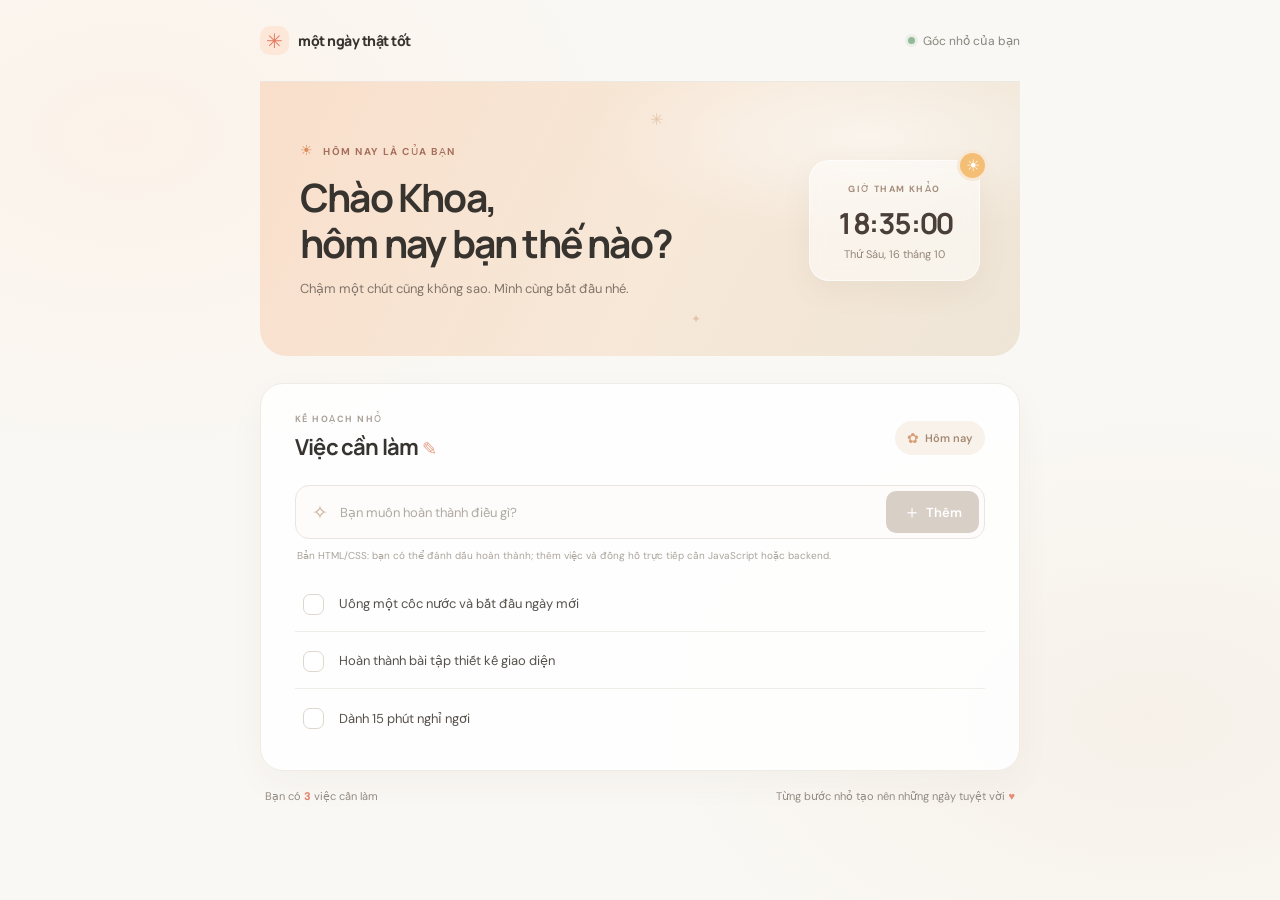
==== index.html @ eb6e5fbc "Cap nhat bai tap" ====
<!doctype html>
<html lang="vi">
  <head>
    <meta charset="UTF-8" />
    <meta name="viewport" content="width=device-width, initial-scale=1.0" />
    <meta
      name="description"
      content="Danh sách việc cần làm giúp bạn sắp xếp một ngày thật nhẹ nhàng."
    />
    <title>Một ngày thật tốt — Việc cần làm</title>
    <link rel="preconnect" href="https://fonts.googleapis.com" />
    <link rel="preconnect" href="https://fonts.gstatic.com" crossorigin />
    <link
      href="https://fonts.googleapis.com/css2?family=DM+Sans:wght@400;500;600;700&family=Manrope:wght@400;500;600;700;800&display=swap"
      rel="stylesheet"
    />
    <link rel="stylesheet" href="styles.css" />
  </head>
  <body>
    <main class="app-shell">
      <header class="topbar">
        <a class="brand" href="#" aria-label="Một ngày thật tốt, trang chủ">
          <span class="brand-mark" aria-hidden="true">✳</span>
          <span>một ngày thật tốt</span>
        </a>
        <span class="topbar-note"><span class="status-dot"></span> Góc nhỏ của bạn</span>
      </header>

      <section class="welcome" aria-labelledby="greeting">
        <div class="welcome-copy">
          <p class="eyebrow"><span aria-hidden="true">☀</span> HÔM NAY LÀ CỦA BẠN</p>
          <h1 id="greeting">Chào Khoa,<br />hôm nay bạn thế nào?</h1>
          <p class="welcome-subtitle">Chậm một chút cũng không sao. Mình cùng bắt đầu nhé.</p>
        </div>
        <div class="clock-card" aria-label="Thời gian tham khảo">
          <span class="clock-label">GIỜ THAM KHẢO</span>
          <time class="clock-time" datetime="2026-10-16T18:35:00+07:00">18:35:00</time>
          <span class="clock-date">Thứ Sáu, 16 tháng 10</span>
          <span class="clock-sun" aria-hidden="true">☀</span>
        </div>
        <span class="sparkle sparkle-one" aria-hidden="true">✳</span>
        <span class="sparkle sparkle-two" aria-hidden="true">✦</span>
      </section>

      <section class="task-panel" aria-labelledby="tasks-heading">
        <div class="section-heading">
          <div>
            <p class="eyebrow section-eyebrow">KẾ HOẠCH NHỎ</p>
            <h2 id="tasks-heading">Việc cần làm <span aria-hidden="true">✎</span></h2>
          </div>
          <span class="today-label"><span aria-hidden="true">✿</span> Hôm nay</span>
        </div>

        <div class="task-form">
          <label class="visually-hidden" for="task-input">Nhập công việc cần làm</label>
          <span class="input-icon" aria-hidden="true">✧</span>
          <input
            id="task-input"
            type="text"
            placeholder="Bạn muốn hoàn thành điều gì?"
            maxlength="120"
            autocomplete="off"
          />
          <button class="add-button" type="button" disabled title="Cần JavaScript hoặc backend để thêm công việc">
            <span aria-hidden="true">＋</span>
            <span>Thêm</span>
          </button>
        </div>
        <p class="static-note">Bản HTML/CSS: bạn có thể đánh dấu hoàn thành; thêm việc và đồng hồ trực tiếp cần JavaScript hoặc backend.</p>

        <ul class="task-list">
          <li class="task-item">
            <input class="task-check" type="checkbox" id="task-one" />
            <label class="task-text" for="task-one">Uống một cốc nước và bắt đầu ngày mới</label>
          </li>
          <li class="task-item">
            <input class="task-check" type="checkbox" id="task-two" />
            <label class="task-text" for="task-two">Hoàn thành bài tập thiết kế giao diện</label>
          </li>
          <li class="task-item">
            <input class="task-check" type="checkbox" id="task-three" />
            <label class="task-text" for="task-three">Dành 15 phút nghỉ ngơi</label>
          </li>
        </ul>
      </section>

      <footer class="footer">
        <p>Bạn có <strong>3</strong> việc cần làm</p>
        <p class="footer-note">Từng bước nhỏ tạo nên những ngày tuyệt vời <span aria-hidden="true">♥</span></p>
      </footer>
    </main>
  </body>
</html>
---- styles.css ----
:root {
  color-scheme: light;
  font-family: "DM Sans", sans-serif;
  color: #37332f;
  background: #faf8f4;
  font-synthesis: none;
  text-rendering: optimizeLegibility;
  -webkit-font-smoothing: antialiased;
  -moz-osx-font-smoothing: grayscale;
  font-optical-sizing: auto;
  font-weight: 400;

  --ink: #37332f;
  --muted: #89847c;
  --coral: #ed806c;
  --coral-dark: #dc6d59;
  --line: #eeeae4;
}

* {
  box-sizing: border-box;
}

body {
  min-width: 320px;
  min-height: 100vh;
  margin: 0;
  padding: 0 24px;
  background:
    radial-gradient(ellipse at 10% 15%, rgb(255 232 215 / 36%), transparent 30%),
    radial-gradient(ellipse at 90% 80%, rgb(241 230 216 / 42%), transparent 30%),
    #faf8f4;
}

button,
input {
  font: inherit;
}

button {
  -webkit-tap-highlight-color: transparent;
}

.app-shell {
  width: min(100%, 760px);
  margin: 0 auto;
}

.topbar {
  display: flex;
  height: 82px;
  align-items: center;
  justify-content: space-between;
  border-bottom: 1px solid rgb(65 55 44 / 8%);
}

.brand {
  display: inline-flex;
  align-items: center;
  gap: 9px;
  color: var(--ink);
  font-family: "Manrope", sans-serif;
  font-size: 14px;
  font-weight: 800;
  letter-spacing: -0.5px;
  text-decoration: none;
}

.brand-mark {
  display: grid;
  width: 29px;
  height: 29px;
  place-items: center;
  border-radius: 10px;
  background: #fce7d9;
  color: #e57962;
  font-size: 20px;
}

.topbar-note {
  display: flex;
  align-items: center;
  gap: 8px;
  color: var(--muted);
  font-size: 12px;
}

.status-dot {
  width: 7px;
  height: 7px;
  border-radius: 50%;
  background: #91b99a;
  box-shadow: 0 0 0 3px rgb(145 185 154 / 14%);
}

.welcome {
  position: relative;
  display: flex;
  min-height: 274px;
  align-items: center;
  justify-content: space-between;
  gap: 32px;
  overflow: hidden;
  padding: 38px 40px 36px;
  border-radius: 0 0 27px 27px;
  background:
    radial-gradient(ellipse at 80% 20%, rgb(255 255 255 / 55%), transparent 32%),
    linear-gradient(116deg, #f9dfcb 0%, #f7e8d8 54%, #eee5d6 100%);
}

.welcome-copy {
  position: relative;
  z-index: 1;
}

.eyebrow {
  margin: 0 0 15px;
  color: #a66e5d;
  font-size: 10px;
  font-weight: 700;
  letter-spacing: 1.55px;
}

.eyebrow span {
  margin-right: 5px;
  color: #db8c59;
  font-size: 14px;
}

h1,
h2,
p {
  margin-top: 0;
}

h1,
h2 {
  font-family: "Manrope", sans-serif;
}

h1 {
  margin-bottom: 12px;
  font-size: clamp(28px, 4.2vw, 39px);
  font-weight: 700;
  letter-spacing: -1.8px;
  line-height: 1.19;
}

.welcome-subtitle {
  margin-bottom: 0;
  color: #82756b;
  font-size: 13px;
  line-height: 1.6;
}

.clock-card {
  position: relative;
  display: flex;
  width: 171px;
  min-width: 154px;
  flex-direction: column;
  align-items: center;
  padding: 22px 15px 19px;
  border: 1px solid rgb(255 255 255 / 65%);
  border-radius: 20px;
  background: rgb(255 255 255 / 51%);
  box-shadow: 0 10px 30px rgb(130 100 75 / 7%);
  backdrop-filter: blur(8px);
}

.clock-label {
  color: #a58d7b;
  font-size: 9px;
  font-weight: 700;
  letter-spacing: 1.4px;
}

.clock-time {
  margin: 8px 0 4px;
  color: #493f38;
  font-family: "Manrope", sans-serif;
  font-size: 29px;
  font-weight: 700;
  letter-spacing: -1.4px;
  font-variant-numeric: tabular-nums;
}

.clock-date {
  color: #958779;
  font-size: 11px;
}

.clock-sun {
  position: absolute;
  top: -11px;
  right: -9px;
  display: grid;
  width: 31px;
  height: 31px;
  place-items: center;
  border: 3px solid #f7e8d8;
  border-radius: 50%;
  background: #f4bf75;
  color: white;
  font-size: 16px;
}

.sparkle {
  position: absolute;
  color: rgb(197 134 89 / 36%);
}

.sparkle-one {
  top: 27px;
  right: 47%;
  font-size: 16px;
}

.sparkle-two {
  bottom: 29px;
  right: 42%;
  font-size: 12px;
}

.task-panel {
  margin-top: 27px;
  padding: 29px 34px 24px;
  border: 1px solid #efebe5;
  border-radius: 23px;
  background: rgb(255 255 255 / 88%);
  box-shadow: 0 12px 36px rgb(68 53 39 / 4%);
}

.section-heading {
  display: flex;
  align-items: center;
  justify-content: space-between;
  margin-bottom: 23px;
}

.section-eyebrow {
  margin-bottom: 7px;
  color: #aaa197;
  font-size: 9px;
  letter-spacing: 1.45px;
}

h2 {
  margin-bottom: 0;
  font-size: 22px;
  font-weight: 700;
  letter-spacing: -0.8px;
}

h2 span {
  color: #e6a087;
  font-size: 18px;
}

.today-label {
  display: inline-flex;
  align-items: center;
  gap: 6px;
  padding: 8px 12px;
  border-radius: 20px;
  background: #f8f2eb;
  color: #a58b73;
  font-size: 11px;
  font-weight: 600;
}

.today-label span {
  color: #d99d75;
  font-size: 14px;
}

.task-form {
  display: flex;
  min-height: 54px;
  align-items: center;
  gap: 10px;
  padding: 5px 5px 5px 16px;
  border: 1px solid #eae6df;
  border-radius: 14px;
  background: #fdfcfb;
  transition: border-color 160ms ease, box-shadow 160ms ease;
}

.task-form:focus-within {
  border-color: #e9a08a;
  box-shadow: 0 0 0 3px rgb(237 128 108 / 10%);
}

.input-icon {
  color: #c5a88c;
  font-size: 19px;
}

.task-form input {
  width: 100%;
  min-width: 0;
  height: 40px;
  border: 0;
  outline: 0;
  background: transparent;
  color: var(--ink);
  font-size: 13px;
}

.task-form input::placeholder {
  color: #b0aaa2;
}

.static-note {
  margin: 9px 2px 0;
  color: #aaa39a;
  font-size: 10px;
  line-height: 1.5;
}

.add-button {
  display: inline-flex;
  min-width: 93px;
  height: 42px;
  align-items: center;
  justify-content: center;
  gap: 5px;
  border: 0;
  border-radius: 10px;
  background: var(--coral);
  color: #fff;
  cursor: pointer;
  font-size: 13px;
  font-weight: 600;
  transition: background 160ms ease, transform 160ms ease;
}

.add-button:hover {
  transform: translateY(-1px);
  background: var(--coral-dark);
}

.add-button:disabled {
  transform: none;
  background: #d8cfc7;
  cursor: not-allowed;
}

.add-button:focus-visible,
.task-check:focus-visible {
  outline: 3px solid rgb(237 128 108 / 35%);
  outline-offset: 2px;
}

.add-button span:first-child {
  font-size: 18px;
  font-weight: 400;
  line-height: 1;
}

.task-list {
  display: grid;
  gap: 2px;
  margin: 14px 0 0;
  padding: 0;
  list-style: none;
}

.task-item {
  display: flex;
  min-height: 55px;
  align-items: center;
  gap: 12px;
  padding: 7px 4px;
  border-bottom: 1px solid #f1eee9;
}

.task-item:last-child {
  border-bottom: 0;
}

.task-check {
  width: 21px;
  height: 21px;
  flex: 0 0 21px;
  appearance: none;
  padding: 0;
  border: 1.5px solid #ded7ce;
  border-radius: 7px;
  background: #fff;
  cursor: pointer;
  transition: background 160ms ease, border-color 160ms ease;
}

.task-check:hover {
  border-color: var(--coral);
}

.task-check:checked {
  border-color: #91b99a;
  background: #91b99a;
}

.task-check:checked::after {
  display: block;
  color: #fff;
  content: "✓";
  font-size: 13px;
  line-height: 18px;
  text-align: center;
}

.task-text {
  min-width: 0;
  flex: 1;
  overflow-wrap: anywhere;
  color: #57514b;
  font-size: 13px;
  line-height: 1.5;
  cursor: pointer;
}

.task-check:checked + .task-text {
  color: #aaa49c;
  text-decoration: line-through;
  text-decoration-color: #c7c0b7;
}

.footer {
  display: flex;
  align-items: center;
  justify-content: space-between;
  gap: 15px;
  padding: 18px 5px 24px;
  color: #928a80;
  font-size: 11px;
}

.footer p {
  margin: 0;
}

.footer strong {
  color: #e17d68;
  font-weight: 700;
}

.footer-note span {
  color: #e68d77;
}

.visually-hidden {
  position: absolute;
  width: 1px;
  height: 1px;
  overflow: hidden;
  clip: rect(0, 0, 0, 0);
  white-space: nowrap;
  clip-path: inset(50%);
}

@keyframes arrive {
  from {
    transform: translateY(4px);
    opacity: 0;
  }

  to {
    transform: translateY(0);
    opacity: 1;
  }
}

@media (max-width: 600px) {
  body {
    padding: 0 16px;
  }

  .topbar {
    height: 68px;
  }

  .welcome {
    min-height: 255px;
    gap: 13px;
    padding: 31px 23px;
  }

  .welcome-subtitle {
    max-width: 265px;
    font-size: 12px;
  }

  .clock-card {
    width: 143px;
    min-width: 136px;
    padding: 19px 10px 16px;
  }

  .clock-time {
    font-size: 24px;
  }

  .sparkle-one {
    right: 45%;
  }

  .task-panel {
    margin-top: 19px;
    padding: 24px 20px 20px;
  }
}

@media (max-width: 430px) {
  .topbar-note {
    font-size: 10px;
  }

  .welcome {
    min-height: 0;
    align-items: flex-start;
    flex-direction: column;
    padding: 29px 22px 23px;
  }

  .welcome-copy {
    width: 100%;
  }

  .welcome-subtitle {
    max-width: 100%;
  }

  .clock-card {
    width: 100%;
    min-height: 72px;
    flex-direction: row;
    justify-content: space-between;
    padding: 12px 16px;
    border-radius: 14px;
  }

  .clock-time {
    margin: 0 0 0 auto;
    font-size: 24px;
  }

  .clock-date {
    margin-left: 10px;
    text-align: right;
  }

  .clock-sun {
    display: none;
  }

  .sparkle-one {
    top: 36px;
    right: 24px;
  }

  .sparkle-two {
    display: none;
  }

  .task-panel {
    padding: 21px 16px 16px;
  }

  .task-form {
    gap: 6px;
    padding-left: 11px;
  }

  .add-button {
    min-width: 76px;
  }

  .footer {
    align-items: flex-start;
    flex-direction: column;
    gap: 7px;
    padding-left: 2px;
  }
}

@media (prefers-reduced-motion: reduce) {
  *,
  *::before,
  *::after {
    scroll-behavior: auto !important;
    animation-duration: 0.01ms !important;
    animation-iteration-count: 1 !important;
    transition-duration: 0.01ms !important;
  }
}
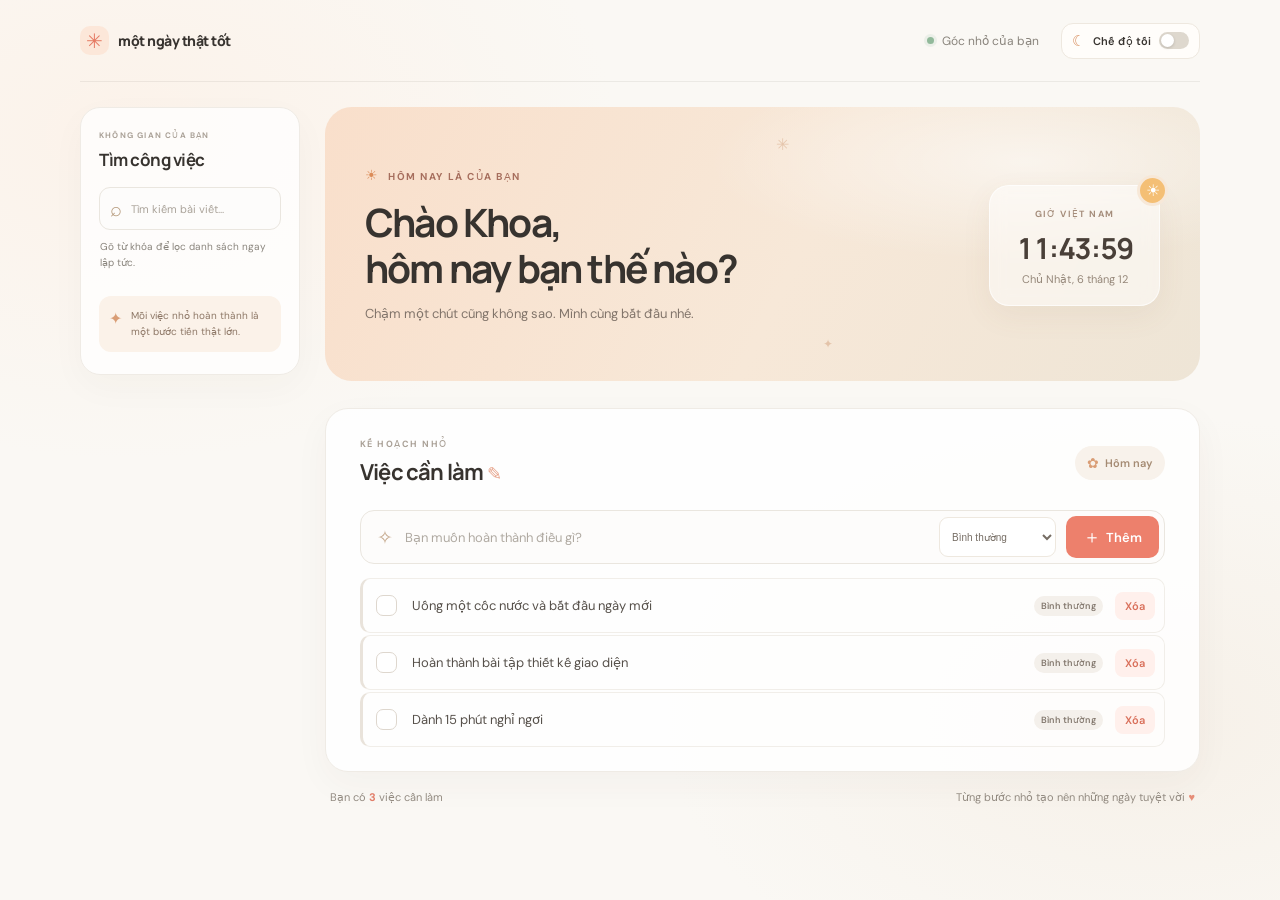
==== commit 95077051: "Cập nhật bài tập 1" ====
--- a/index.html
+++ b/index.html
@@ -15,6 +15,7 @@
       rel="stylesheet"
     />
     <link rel="stylesheet" href="styles.css" />
+    <script src="app.js" defer></script>
   </head>
   <body>
     <main class="app-shell">
@@ -23,71 +24,109 @@
           <span class="brand-mark" aria-hidden="true">✳</span>
           <span>một ngày thật tốt</span>
         </a>
-        <span class="topbar-note"><span class="status-dot"></span> Góc nhỏ của bạn</span>
+        <div class="header-actions">
+          <span class="topbar-note"><span class="status-dot"></span> Góc nhỏ của bạn</span>
+          <button
+            class="theme-toggle"
+            id="theme-toggle"
+            type="button"
+            aria-label="Bật chế độ tối"
+            aria-pressed="false"
+          >
+            <span class="theme-toggle-icon" aria-hidden="true">☾</span>
+            <span class="theme-toggle-text">Chế độ tối</span>
+            <span class="switch-track" aria-hidden="true"><span class="switch-thumb"></span></span>
+          </button>
+        </div>
       </header>
 
-      <section class="welcome" aria-labelledby="greeting">
-        <div class="welcome-copy">
-          <p class="eyebrow"><span aria-hidden="true">☀</span> HÔM NAY LÀ CỦA BẠN</p>
-          <h1 id="greeting">Chào Khoa,<br />hôm nay bạn thế nào?</h1>
-          <p class="welcome-subtitle">Chậm một chút cũng không sao. Mình cùng bắt đầu nhé.</p>
+      <div class="dashboard-layout">
+        <aside class="sidebar" aria-label="Tìm kiếm công việc">
+          <p class="sidebar-eyebrow">KHÔNG GIAN CỦA BẠN</p>
+          <h2 class="sidebar-title">Tìm công việc</h2>
+          <label class="search-box">
+            <span aria-hidden="true">⌕</span>
+            <span class="visually-hidden">Tìm kiếm công việc</span>
+            <input id="task-search" type="search" placeholder="Tìm kiếm bài viết..." autocomplete="off" />
+          </label>
+          <p class="sidebar-hint">Gõ từ khóa để lọc danh sách ngay lập tức.</p>
+          <div class="sidebar-tip">
+            <span class="sidebar-tip-icon" aria-hidden="true">✦</span>
+            <p>Mỗi việc nhỏ hoàn thành là một bước tiến thật lớn.</p>
+          </div>
+        </aside>
+
+        <div class="main-content">
+          <section class="welcome" aria-labelledby="greeting">
+            <div class="welcome-copy">
+              <p class="eyebrow"><span aria-hidden="true">☀</span> HÔM NAY LÀ CỦA BẠN</p>
+              <h1 id="greeting">Chào Khoa,<br />hôm nay bạn thế nào?</h1>
+              <p class="welcome-subtitle">Chậm một chút cũng không sao. Mình cùng bắt đầu nhé.</p>
+            </div>
+            <div class="clock-card" aria-label="Thời gian Việt Nam">
+              <span class="clock-label">GIỜ VIỆT NAM</span>
+              <time class="clock-time" id="clock-time">--:--:--</time>
+              <span class="clock-date" id="clock-date"></span>
+              <span class="clock-sun" aria-hidden="true">☀</span>
+            </div>
+            <span class="sparkle sparkle-one" aria-hidden="true">✳</span>
+            <span class="sparkle sparkle-two" aria-hidden="true">✦</span>
+          </section>
+
+          <section class="task-panel" aria-labelledby="tasks-heading">
+            <div class="section-heading">
+              <div>
+                <p class="eyebrow section-eyebrow">KẾ HOẠCH NHỎ</p>
+                <h2 id="tasks-heading">Việc cần làm <span aria-hidden="true">✎</span></h2>
+              </div>
+              <span class="today-label"><span aria-hidden="true">✿</span> Hôm nay</span>
+            </div>
+
+            <form class="task-form" id="task-form">
+              <label class="visually-hidden" for="task-input">Nhập công việc cần làm</label>
+              <span class="input-icon" aria-hidden="true">✧</span>
+              <input
+                id="task-input"
+                type="text"
+                placeholder="Bạn muốn hoàn thành điều gì?"
+                maxlength="120"
+                autocomplete="off"
+              />
+              <label class="visually-hidden" for="task-priority">Mức độ ưu tiên</label>
+              <select id="task-priority" class="priority-select">
+                <option value="normal">Bình thường</option>
+                <option value="important">Quan trọng</option>
+                <option value="low">Thấp</option>
+              </select>
+              <button class="add-button" type="submit">
+                <span aria-hidden="true">＋</span>
+                <span>Thêm</span>
+              </button>
+            </form>
+
+            <ul class="task-list" id="task-list">
+              <li class="task-item">
+                <input class="task-check" type="checkbox" id="task-one" />
+                <label class="task-text" for="task-one">Uống một cốc nước và bắt đầu ngày mới</label>
+              </li>
+              <li class="task-item">
+                <input class="task-check" type="checkbox" id="task-two" />
+                <label class="task-text" for="task-two">Hoàn thành bài tập thiết kế giao diện</label>
+              </li>
+              <li class="task-item">
+                <input class="task-check" type="checkbox" id="task-three" />
+                <label class="task-text" for="task-three">Dành 15 phút nghỉ ngơi</label>
+              </li>
+            </ul>
+            <p class="no-search-results" id="no-search-results" hidden>Không tìm thấy công việc phù hợp.</p>
+          </section>
+
+          <footer class="footer">
+            <p id="task-count">Bạn có <strong>3</strong> việc cần làm</p>
+            <p class="footer-note">Từng bước nhỏ tạo nên những ngày tuyệt vời <span aria-hidden="true">♥</span></p>
+          </footer>
         </div>
-        <div class="clock-card" aria-label="Thời gian tham khảo">
-          <span class="clock-label">GIỜ THAM KHẢO</span>
-          <time class="clock-time" datetime="2026-10-16T18:35:00+07:00">18:35:00</time>
-          <span class="clock-date">Thứ Sáu, 16 tháng 10</span>
-          <span class="clock-sun" aria-hidden="true">☀</span>
-        </div>
-        <span class="sparkle sparkle-one" aria-hidden="true">✳</span>
-        <span class="sparkle sparkle-two" aria-hidden="true">✦</span>
-      </section>
-
-      <section class="task-panel" aria-labelledby="tasks-heading">
-        <div class="section-heading">
-          <div>
-            <p class="eyebrow section-eyebrow">KẾ HOẠCH NHỎ</p>
-            <h2 id="tasks-heading">Việc cần làm <span aria-hidden="true">✎</span></h2>
-          </div>
-          <span class="today-label"><span aria-hidden="true">✿</span> Hôm nay</span>
-        </div>
-
-        <div class="task-form">
-          <label class="visually-hidden" for="task-input">Nhập công việc cần làm</label>
-          <span class="input-icon" aria-hidden="true">✧</span>
-          <input
-            id="task-input"
-            type="text"
-            placeholder="Bạn muốn hoàn thành điều gì?"
-            maxlength="120"
-            autocomplete="off"
-          />
-          <button class="add-button" type="button" disabled title="Cần JavaScript hoặc backend để thêm công việc">
-            <span aria-hidden="true">＋</span>
-            <span>Thêm</span>
-          </button>
-        </div>
-        <p class="static-note">Bản HTML/CSS: bạn có thể đánh dấu hoàn thành; thêm việc và đồng hồ trực tiếp cần JavaScript hoặc backend.</p>
-
-        <ul class="task-list">
-          <li class="task-item">
-            <input class="task-check" type="checkbox" id="task-one" />
-            <label class="task-text" for="task-one">Uống một cốc nước và bắt đầu ngày mới</label>
-          </li>
-          <li class="task-item">
-            <input class="task-check" type="checkbox" id="task-two" />
-            <label class="task-text" for="task-two">Hoàn thành bài tập thiết kế giao diện</label>
-          </li>
-          <li class="task-item">
-            <input class="task-check" type="checkbox" id="task-three" />
-            <label class="task-text" for="task-three">Dành 15 phút nghỉ ngơi</label>
-          </li>
-        </ul>
-      </section>
-
-      <footer class="footer">
-        <p>Bạn có <strong>3</strong> việc cần làm</p>
-        <p class="footer-note">Từng bước nhỏ tạo nên những ngày tuyệt vời <span aria-hidden="true">♥</span></p>
-      </footer>
+      </div>
     </main>
   </body>
 </html>
--- a/styles.css
+++ b/styles.css
@@ -42,7 +42,7 @@
 }
 
 .app-shell {
-  width: min(100%, 760px);
+  width: min(100%, 1120px);
   margin: 0 auto;
 }
 
@@ -52,6 +52,165 @@
   align-items: center;
   justify-content: space-between;
   border-bottom: 1px solid rgb(65 55 44 / 8%);
+}
+
+.header-actions {
+  display: flex;
+  align-items: center;
+  gap: 22px;
+}
+
+.theme-toggle {
+  display: inline-flex;
+  align-items: center;
+  gap: 8px;
+  padding: 7px 10px;
+  border: 1px solid #eee8df;
+  border-radius: 12px;
+  background: #fffdfa;
+  color: var(--ink);
+  cursor: pointer;
+  font-size: 11px;
+  font-weight: 600;
+  transition: background 160ms ease, border-color 160ms ease;
+}
+
+.theme-toggle:hover {
+  background: #f8f2eb;
+}
+
+.theme-toggle:focus-visible,
+.search-box:focus-within {
+  outline: 3px solid rgb(237 128 108 / 28%);
+  outline-offset: 2px;
+}
+
+.theme-toggle-icon {
+  color: #d88e5e;
+  font-size: 15px;
+}
+
+.switch-track {
+  display: flex;
+  width: 30px;
+  height: 17px;
+  align-items: center;
+  padding: 2px;
+  border-radius: 20px;
+  background: #ded8ce;
+  transition: background 160ms ease;
+}
+
+.switch-thumb {
+  width: 13px;
+  height: 13px;
+  border-radius: 50%;
+  background: white;
+  box-shadow: 0 1px 3px rgb(0 0 0 / 16%);
+  transition: transform 160ms ease;
+}
+
+.theme-toggle[aria-pressed="true"] .switch-track {
+  background: #d78568;
+}
+
+.theme-toggle[aria-pressed="true"] .switch-thumb {
+  transform: translateX(13px);
+}
+
+.dashboard-layout {
+  display: grid;
+  grid-template-columns: 220px minmax(0, 1fr);
+  align-items: start;
+  gap: 25px;
+  margin-top: 25px;
+}
+
+.sidebar {
+  position: sticky;
+  top: 20px;
+  padding: 22px 18px;
+  border: 1px solid #efebe5;
+  border-radius: 20px;
+  background: rgb(255 255 255 / 78%);
+  box-shadow: 0 12px 36px rgb(68 53 39 / 3%);
+}
+
+.sidebar-eyebrow {
+  margin-bottom: 8px;
+  color: #aaa197;
+  font-size: 8px;
+  font-weight: 700;
+  letter-spacing: 1.2px;
+}
+
+.sidebar-title {
+  margin-bottom: 16px;
+  font-size: 17px;
+  letter-spacing: -0.5px;
+}
+
+.search-box {
+  display: flex;
+  min-height: 43px;
+  align-items: center;
+  gap: 7px;
+  padding: 0 10px;
+  border: 1px solid #eae6df;
+  border-radius: 11px;
+  background: #fdfcfb;
+  color: #b59a7c;
+}
+
+.search-box > span:first-child {
+  font-size: 20px;
+  line-height: 1;
+}
+
+.search-box input {
+  width: 100%;
+  min-width: 0;
+  border: 0;
+  outline: 0;
+  background: transparent;
+  color: var(--ink);
+  font-size: 11px;
+}
+
+.search-box input::placeholder {
+  color: #aaa39a;
+}
+
+.sidebar-hint {
+  margin: 9px 1px 0;
+  color: var(--muted);
+  font-size: 10px;
+  line-height: 1.6;
+}
+
+.sidebar-tip {
+  display: flex;
+  align-items: flex-start;
+  gap: 9px;
+  margin-top: 25px;
+  padding: 12px 10px;
+  border-radius: 12px;
+  background: #fbf2e9;
+}
+
+.sidebar-tip-icon {
+  color: #d99d75;
+}
+
+.sidebar-tip p {
+  margin: 0;
+  color: #8d7766;
+  font-size: 10px;
+  line-height: 1.6;
+}
+
+.main-content {
+  min-width: 0;
 }
 
 .brand {
@@ -102,7 +261,7 @@
   gap: 32px;
   overflow: hidden;
   padding: 38px 40px 36px;
-  border-radius: 0 0 27px 27px;
+  border-radius: 27px;
   background:
     radial-gradient(ellipse at 80% 20%, rgb(255 255 255 / 55%), transparent 32%),
     linear-gradient(116deg, #f9dfcb 0%, #f7e8d8 54%, #eee5d6 100%);
@@ -307,15 +466,25 @@
   font-size: 13px;
 }
 
+.priority-select {
+  min-width: 117px;
+  height: 40px;
+  padding: 0 8px;
+  border: 1px solid #eee8df;
+  border-radius: 9px;
+  background: #fff;
+  color: #766d64;
+  font-size: 10px;
+  cursor: pointer;
+}
+
+.priority-select:focus-visible {
+  outline: 3px solid rgb(237 128 108 / 28%);
+  outline-offset: 2px;
+}
+
 .task-form input::placeholder {
   color: #b0aaa2;
-}
-
-.static-note {
-  margin: 9px 2px 0;
-  color: #aaa39a;
-  font-size: 10px;
-  line-height: 1.5;
 }
 
 .add-button {
@@ -340,12 +509,6 @@
   background: var(--coral-dark);
 }
 
-.add-button:disabled {
-  transform: none;
-  background: #d8cfc7;
-  cursor: not-allowed;
-}
-
 .add-button:focus-visible,
 .task-check:focus-visible {
   outline: 3px solid rgb(237 128 108 / 35%);
@@ -369,14 +532,64 @@
 .task-item {
   display: flex;
   min-height: 55px;
+  max-height: 200px;
   align-items: center;
   gap: 12px;
-  padding: 7px 4px;
-  border-bottom: 1px solid #f1eee9;
-}
-
-.task-item:last-child {
-  border-bottom: 0;
+  overflow: hidden;
+  padding: 7px 9px;
+  border: 1px solid #f1eee9;
+  border-left: 3px solid #e9e3db;
+  border-radius: 10px;
+  transition: max-height 220ms ease, min-height 220ms ease, padding 220ms ease,
+    border-width 220ms ease;
+}
+
+.task-item[hidden] {
+  display: none;
+}
+
+.task-item.priority-important {
+  border-left-color: #e36c68;
+}
+
+.task-item.priority-low {
+  border-left-color: #75ad83;
+}
+
+.priority-tag {
+  flex: 0 0 auto;
+  padding: 4px 7px;
+  border-radius: 20px;
+  background: #f4f0eb;
+  color: #82776d;
+  font-size: 9px;
+  font-weight: 600;
+}
+
+.priority-important .priority-tag {
+  background: #fff0ed;
+  color: #c85d57;
+}
+
+.priority-low .priority-tag {
+  background: #edf6ee;
+  color: #578866;
+}
+
+.task-item.is-removing {
+  min-height: 0;
+  max-height: 0;
+  padding-top: 0;
+  padding-bottom: 0;
+  border-width: 0;
+  animation: task-fade-out 5000ms ease forwards;
+  pointer-events: none;
+}
+
+@keyframes task-fade-out {
+  to {
+    opacity: 0;
+  }
 }
 
 .task-check {
@@ -420,10 +633,33 @@
   cursor: pointer;
 }
 
-.task-check:checked + .task-text {
+.task-check:checked + .task-text,
+.task-item.completed .task-text {
   color: #aaa49c;
   text-decoration: line-through;
   text-decoration-color: #c7c0b7;
+}
+
+.delete-button {
+  flex: 0 0 auto;
+  padding: 7px 10px;
+  border: 0;
+  border-radius: 8px;
+  background: #fff0ec;
+  color: #d96f5a;
+  cursor: pointer;
+  font-size: 11px;
+  font-weight: 600;
+  transition: background 160ms ease;
+}
+
+.delete-button:hover {
+  background: #fce0d8;
+}
+
+.delete-button:focus-visible {
+  outline: 3px solid rgb(237 128 108 / 35%);
+  outline-offset: 2px;
 }
 
 .footer {
@@ -447,6 +683,13 @@
 
 .footer-note span {
   color: #e68d77;
+}
+
+.no-search-results {
+  margin: 18px 0 4px;
+  color: var(--muted);
+  font-size: 12px;
+  text-align: center;
 }
 
 .visually-hidden {
@@ -480,6 +723,33 @@
     height: 68px;
   }
 
+  .header-actions {
+    gap: 9px;
+  }
+
+  .theme-toggle-text {
+    display: none;
+  }
+
+  .dashboard-layout {
+    grid-template-columns: 1fr;
+    gap: 16px;
+    margin-top: 16px;
+  }
+
+  .sidebar {
+    position: static;
+    padding: 15px;
+  }
+
+  .sidebar-title {
+    margin-bottom: 10px;
+  }
+
+  .sidebar-tip {
+    display: none;
+  }
+
   .welcome {
     min-height: 255px;
     gap: 13px;
@@ -570,6 +840,13 @@
   .task-form {
     gap: 6px;
     padding-left: 11px;
+  }
+
+  .priority-select {
+    min-width: 95px;
+    max-width: 105px;
+    padding: 0 4px;
+    font-size: 9px;
   }
 
   .add-button {
@@ -593,4 +870,150 @@
     animation-iteration-count: 1 !important;
     transition-duration: 0.01ms !important;
   }
-}
+
+  .task-item.is-removing {
+    animation-duration: 3000ms !important;
+  }
+}
+
+html[data-theme="dark"] {
+  color-scheme: dark;
+  --ink: #eee9e2;
+  --muted: #aaa39a;
+}
+
+html[data-theme="dark"] body {
+  background:
+    radial-gradient(ellipse at 10% 15%, rgb(99 66 48 / 18%), transparent 30%),
+    radial-gradient(ellipse at 90% 80%, rgb(63 74 62 / 16%), transparent 30%),
+    #191a19;
+  color: var(--ink);
+}
+
+html[data-theme="dark"] .topbar {
+  border-bottom-color: #353532;
+}
+
+html[data-theme="dark"] .brand,
+html[data-theme="dark"] .task-text,
+html[data-theme="dark"] h2 {
+  color: var(--ink);
+}
+
+html[data-theme="dark"] .brand-mark {
+  background: #49372d;
+}
+
+html[data-theme="dark"] .theme-toggle,
+html[data-theme="dark"] .sidebar,
+html[data-theme="dark"] .task-panel {
+  border-color: #393936;
+  background: #242523;
+  color: var(--ink);
+}
+
+html[data-theme="dark"] .theme-toggle:hover {
+  background: #30312e;
+}
+
+html[data-theme="dark"] .sidebar-eyebrow,
+html[data-theme="dark"] .section-eyebrow,
+html[data-theme="dark"] .topbar-note,
+html[data-theme="dark"] .footer {
+  color: #aaa39a;
+}
+
+html[data-theme="dark"] .search-box,
+html[data-theme="dark"] .task-form,
+html[data-theme="dark"] .priority-select {
+  border-color: #454540;
+  background: #1d1e1c;
+  color: var(--ink);
+}
+
+html[data-theme="dark"] .search-box input,
+html[data-theme="dark"] .task-form input {
+  color: var(--ink);
+}
+
+html[data-theme="dark"] .welcome {
+  background:
+    radial-gradient(ellipse at 80% 20%, rgb(255 255 255 / 5%), transparent 32%),
+    linear-gradient(116deg, #49382f 0%, #3e3830 54%, #34372f 100%);
+}
+
+html[data-theme="dark"] .welcome-subtitle,
+html[data-theme="dark"] .clock-date {
+  color: #c0b4a7;
+}
+
+html[data-theme="dark"] h1,
+html[data-theme="dark"] .clock-time {
+  color: #f3e9dc;
+}
+
+html[data-theme="dark"] .clock-card {
+  border-color: rgb(255 255 255 / 12%);
+  background: rgb(32 31 29 / 65%);
+}
+
+html[data-theme="dark"] .clock-label {
+  color: #c6a990;
+}
+
+html[data-theme="dark"] .clock-sun {
+  border-color: #49382f;
+}
+
+html[data-theme="dark"] .today-label,
+html[data-theme="dark"] .sidebar-tip {
+  background: #34312c;
+  color: #c5ad94;
+}
+
+html[data-theme="dark"] .sidebar-tip p {
+  color: #c5ad94;
+}
+
+html[data-theme="dark"] .task-item {
+  border-color: #3b3b37;
+  background: #20211f;
+}
+
+html[data-theme="dark"] .task-item.priority-important {
+  border-left-color: #e36c68;
+}
+
+html[data-theme="dark"] .task-item.priority-low {
+  border-left-color: #75ad83;
+}
+
+html[data-theme="dark"] .task-check {
+  border-color: #666158;
+  background: #292a27;
+}
+
+html[data-theme="dark"] .task-check:checked {
+  border-color: #79a982;
+  background: #79a982;
+}
+
+html[data-theme="dark"] .priority-tag {
+  background: #373632;
+  color: #d0c8bd;
+}
+
+html[data-theme="dark"] .priority-important .priority-tag {
+  background: #482f2d;
+  color: #f09a8e;
+}
+
+html[data-theme="dark"] .priority-low .priority-tag {
+  background: #2b3d30;
+  color: #9dcba7;
+}
+
+html[data-theme="dark"] .task-item.completed .task-text,
+html[data-theme="dark"] .task-check:checked + .task-text {
+  color: #8f9089;
+}
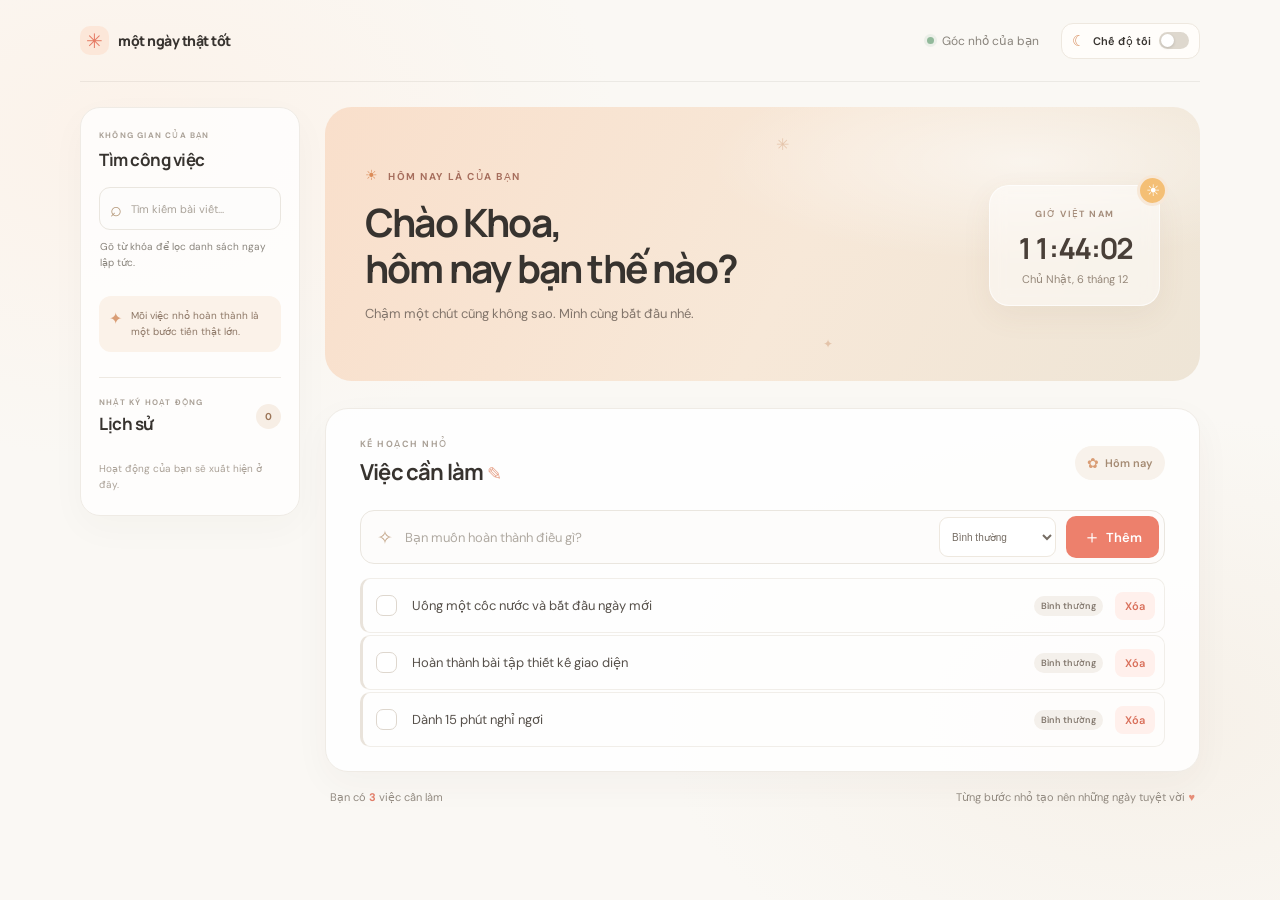
==== commit 015579ea: "Cập nhật bài tập 1" ====
--- a/index.html
+++ b/index.html
@@ -54,6 +54,17 @@
             <span class="sidebar-tip-icon" aria-hidden="true">✦</span>
             <p>Mỗi việc nhỏ hoàn thành là một bước tiến thật lớn.</p>
           </div>
+          <section class="history-panel" aria-labelledby="history-heading">
+            <div class="history-heading">
+              <div>
+                <p class="sidebar-eyebrow">NHẬT KÝ HOẠT ĐỘNG</p>
+                <h2 class="sidebar-title" id="history-heading">Lịch sử</h2>
+              </div>
+              <span class="history-count" id="history-count">0</span>
+            </div>
+            <ul class="history-list" id="history-list" aria-live="polite"></ul>
+            <p class="history-empty" id="history-empty">Hoạt động của bạn sẽ xuất hiện ở đây.</p>
+          </section>
         </aside>
 
         <div class="main-content">
@@ -105,17 +116,20 @@
             </form>
 
             <ul class="task-list" id="task-list">
-              <li class="task-item">
+              <li class="task-item" data-priority="normal">
                 <input class="task-check" type="checkbox" id="task-one" />
                 <label class="task-text" for="task-one">Uống một cốc nước và bắt đầu ngày mới</label>
+                <span class="priority-tag">Bình thường</span>
               </li>
-              <li class="task-item">
+              <li class="task-item" data-priority="normal">
                 <input class="task-check" type="checkbox" id="task-two" />
                 <label class="task-text" for="task-two">Hoàn thành bài tập thiết kế giao diện</label>
+                <span class="priority-tag">Bình thường</span>
               </li>
-              <li class="task-item">
+              <li class="task-item" data-priority="normal">
                 <input class="task-check" type="checkbox" id="task-three" />
                 <label class="task-text" for="task-three">Dành 15 phút nghỉ ngơi</label>
+                <span class="priority-tag">Bình thường</span>
               </li>
             </ul>
             <p class="no-search-results" id="no-search-results" hidden>Không tìm thấy công việc phù hợp.</p>
--- a/styles.css
+++ b/styles.css
@@ -207,6 +207,112 @@
   color: #8d7766;
   font-size: 10px;
   line-height: 1.6;
+}
+
+.history-panel {
+  margin-top: 25px;
+  padding-top: 19px;
+  border-top: 1px solid #eee9e2;
+}
+
+.history-heading {
+  display: flex;
+  align-items: center;
+  justify-content: space-between;
+}
+
+.history-heading .sidebar-eyebrow {
+  margin-bottom: 5px;
+}
+
+.history-heading .sidebar-title {
+  margin-bottom: 0;
+}
+
+.history-count {
+  display: grid;
+  min-width: 25px;
+  height: 25px;
+  place-items: center;
+  padding: 0 6px;
+  border-radius: 20px;
+  background: #f7eee5;
+  color: #9c7659;
+  font-size: 10px;
+  font-weight: 700;
+}
+
+.history-list {
+  display: grid;
+  max-height: 380px;
+  gap: 0;
+  overflow-y: auto;
+  margin: 13px 0 0;
+  padding: 0;
+  list-style: none;
+}
+
+.history-item {
+  display: flex;
+  align-items: flex-start;
+  gap: 9px;
+  padding: 10px 0;
+  border-bottom: 1px solid #f0ece6;
+}
+
+.history-marker {
+  display: grid;
+  width: 19px;
+  height: 19px;
+  flex: 0 0 19px;
+  place-items: center;
+  border-radius: 50%;
+  background: #f8eee4;
+  color: #c48a5b;
+  font-size: 14px;
+  font-weight: 700;
+}
+
+.history-completed {
+  background: #edf5ed;
+  color: #65916e;
+}
+
+.history-deleted {
+  background: #fff0ed;
+  color: #cb6f61;
+}
+
+.history-content {
+  min-width: 0;
+}
+
+.history-description {
+  display: -webkit-box;
+  overflow: hidden;
+  margin: 1px 0 4px;
+  color: #696158;
+  font-size: 10px;
+  line-height: 1.5;
+  overflow-wrap: anywhere;
+  -webkit-box-orient: vertical;
+  -webkit-line-clamp: 2;
+}
+
+.history-time {
+  color: #aaa197;
+  font-size: 9px;
+}
+
+.history-empty {
+  margin: 13px 0 0;
+  color: #aaa197;
+  font-size: 10px;
+  line-height: 1.6;
+}
+
+.history-empty[hidden] {
+  display: none;
 }
 
 .main-content {
@@ -582,7 +688,7 @@
   padding-top: 0;
   padding-bottom: 0;
   border-width: 0;
-  animation: task-fade-out 5000ms ease forwards;
+  animation: task-fade-out 1500ms ease forwards;
   pointer-events: none;
 }
 
@@ -633,6 +739,64 @@
   cursor: pointer;
 }
 
+.task-text[hidden],
+.priority-tag[hidden] {
+  display: none;
+}
+
+.task-edit-form {
+  display: grid;
+  min-width: 0;
+  flex: 1;
+  grid-template-columns: minmax(90px, 1fr) 125px auto auto;
+  align-items: center;
+  gap: 6px;
+}
+
+.task-edit-input,
+.task-edit-priority {
+  width: 100%;
+  min-width: 0;
+  height: 34px;
+  padding: 0 8px;
+  border: 1px solid #e8e1d8;
+  border-radius: 8px;
+  background: #fff;
+  color: var(--ink);
+  font: inherit;
+  font-size: 11px;
+}
+
+.edit-save-button,
+.edit-cancel-button {
+  min-height: 32px;
+  padding: 0 9px;
+  border: 0;
+  border-radius: 8px;
+  cursor: pointer;
+  font: inherit;
+  font-size: 10px;
+  font-weight: 600;
+}
+
+.edit-save-button {
+  background: #eaf3eb;
+  color: #578866;
+}
+
+.edit-cancel-button {
+  background: #f3f0ec;
+  color: #777067;
+}
+
+.edit-save-button:focus-visible,
+.edit-cancel-button:focus-visible,
+.task-edit-input:focus-visible,
+.task-edit-priority:focus-visible {
+  outline: 3px solid rgb(237 128 108 / 28%);
+  outline-offset: 2px;
+}
+
 .task-check:checked + .task-text,
 .task-item.completed .task-text {
   color: #aaa49c;
@@ -750,6 +914,15 @@
     display: none;
   }
 
+  .history-panel {
+    margin-top: 18px;
+    padding-top: 15px;
+  }
+
+  .history-list {
+    max-height: 220px;
+  }
+
   .welcome {
     min-height: 255px;
     gap: 13px;
@@ -851,6 +1024,10 @@
 
   .add-button {
     min-width: 76px;
+  }
+
+  .task-edit-form {
+    grid-template-columns: minmax(0, 1fr) minmax(95px, 0.8fr);
   }
 
   .footer {
@@ -872,7 +1049,7 @@
   }
 
   .task-item.is-removing {
-    animation-duration: 3000ms !important;
+    animation-duration: 1500ms !important;
   }
 }
 
@@ -918,9 +1095,38 @@
 
 html[data-theme="dark"] .sidebar-eyebrow,
 html[data-theme="dark"] .section-eyebrow,
+html[data-theme="dark"] .history-empty,
 html[data-theme="dark"] .topbar-note,
 html[data-theme="dark"] .footer {
   color: #aaa39a;
+}
+
+html[data-theme="dark"] .history-panel {
+  border-top-color: #393936;
+}
+
+html[data-theme="dark"] .history-item {
+  border-bottom-color: #393936;
+}
+
+html[data-theme="dark"] .history-description {
+  color: #d0c9c0;
+}
+
+html[data-theme="dark"] .history-count,
+html[data-theme="dark"] .history-marker {
+  background: #39342f;
+  color: #d1aa86;
+}
+
+html[data-theme="dark"] .history-completed {
+  background: #2c3a2e;
+  color: #9dcba7;
+}
+
+html[data-theme="dark"] .history-deleted {
+  background: #462f2d;
+  color: #f09a8e;
 }
 
 html[data-theme="dark"] .search-box,
@@ -932,7 +1138,9 @@
 }
 
 html[data-theme="dark"] .search-box input,
-html[data-theme="dark"] .task-form input {
+html[data-theme="dark"] .task-form input,
+html[data-theme="dark"] .task-edit-input,
+html[data-theme="dark"] .task-edit-priority {
   color: var(--ink);
 }
 
@@ -1013,6 +1221,22 @@
   color: #9dcba7;
 }
 
+html[data-theme="dark"] .task-edit-input,
+html[data-theme="dark"] .task-edit-priority {
+  border-color: #454540;
+  background: #1d1e1c;
+}
+
+html[data-theme="dark"] .edit-save-button {
+  background: #2b3d30;
+  color: #9dcba7;
+}
+
+html[data-theme="dark"] .edit-cancel-button {
+  background: #373632;
+  color: #d0c8bd;
+}
+
 html[data-theme="dark"] .task-item.completed .task-text,
 html[data-theme="dark"] .task-check:checked + .task-text {
   color: #8f9089;
